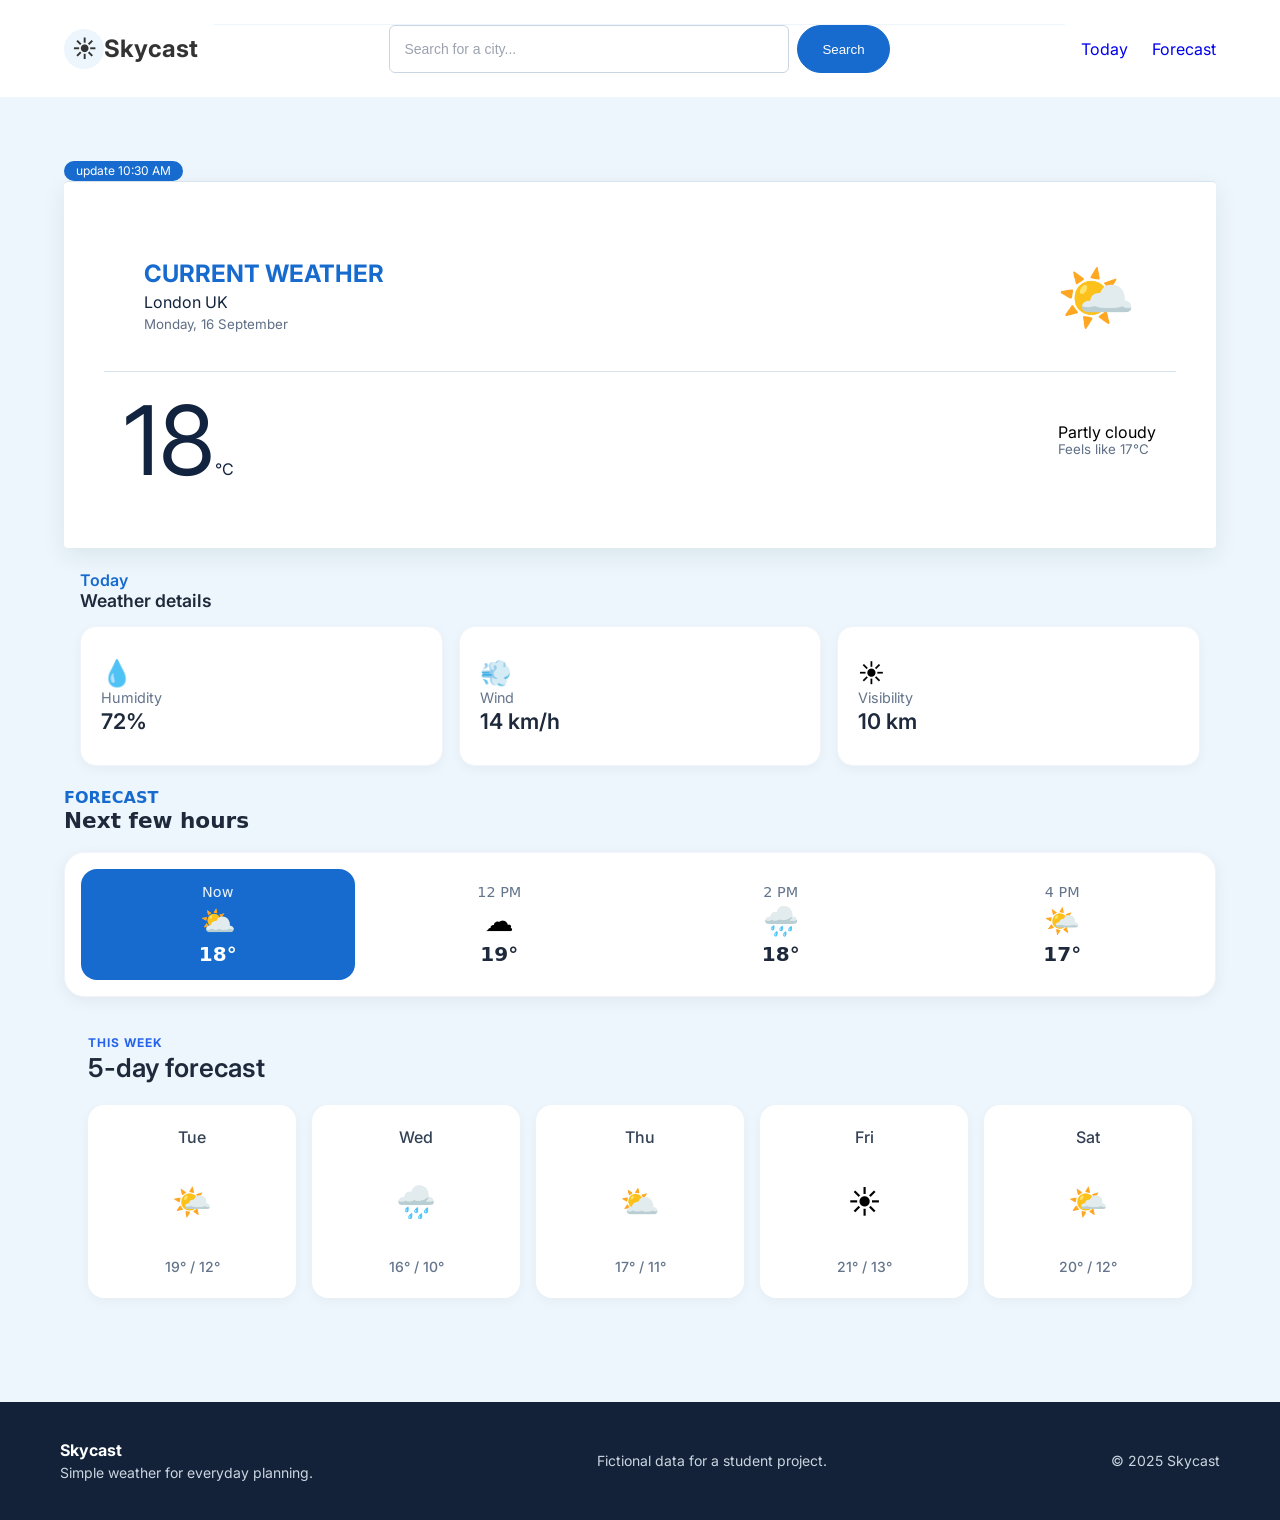
==== index.html @ f0d0f744 "html css App weather" ====
<!doctype html>
<html lang="en">
  <head>
    <meta charset="UTF-8" />
    <meta name="viewport" content="width=device-width, initial-scale=1.0" />
    <title>WEATHER APP</title>
    <link rel="stylesheet" href="reset.css" />
    <link rel="stylesheet" href="style.css" />
  </head>
  <body>
    <!-- Header -->
    <header>
      <a href="#" class="logo"><span>☀️</span> Skycast</a>
      <form class="search">
        <input
          type="text"
          class="search-input"
          placeholder="Search for a city..."
          aria-label="Search for a city"
        />
        <button type="submit" class="search-button">Search</button>
      </form>

      <nav>
        <a href="#" class="active">Today</a>
        <a href="#" class="">Forecast</a>
      </nav>
    </header>
    <!-- Main Content -->
    <main>
      
      <div class="update-time">
          <span>update 10:30 AM</span>
        </div>
        
      <section class="current">
        
        <div class="current-top">
            <div class="location">
                <h2>CURRENT WEATHER</h2>
                <p>London UK</p>
                <small>Monday, 16 September </small>
            </div>

        <div class="weather-img">🌤️</div>
        </div>


        <div class="current-bottom">
            <p class="degrees"><span>18</span>°C</span></p>
            <div class="weather-descer"> 
                <span>Partly cloudy</span>
                <br>
                <small>Feels like 17°C</small>
            </div>
        </div>
        
    </section>
<!-- Weather Details Section -->
<section class="weather-details">
   <p class="label">Today</p>
  <h2 class="section-title">Weather details</h2>

  <div class="cards-grid">
    <article class="card">
      <div class="card-icon">💧</div>
      <p class="card-label">Humidity</p>
      <p class="card-value">72%</p>
    </article>

    <article class="card">
      <div class="card-icon">💨</div>
      <p class="card-label">Wind</p>
      <p class="card-value">14 km/h</p>
    </article>

    <article class="card">
      <div class="card-icon">☀️</div>
      <p class="card-label">Visibility</p>
      <p class="card-value">10 km</p>
    </article>
  </div>
</section>

<!-- Forecast Section -->
<section class="forecast">
  <p class="label">FORECAST</p>
  <h2 class="forecast-title">Next few hours</h2>

  <div class="hours-container">
    
    <div class="hour-card active">
      <p class="time">Now</p>
      <div class="icon">⛅</div>
      <p class="temp">18°</p>
    </div>

   
    <div class="hour-card">
      <p class="time">12 PM</p>
      <div class="icon">☁️</div>
      <p class="temp">19°</p>
    </div>

    <div class="hour-card">
      <p class="time">2 PM</p>
      <div class="icon">🌧️</div>
      <p class="temp">18°</p>
    </div>

    <div class="hour-card">
      <p class="time">4 PM</p>
      <div class="icon">🌤️</div>
      <p class="temp">17°</p>
    </div>

  </div>
</section>

<!-- 5-day Forecast Section -->
<section class="forecast-section">
    <div class="forecast-container">
      <div class="forecast-header">
        <span class="subtitle">THIS WEEK</span>
        <h2 class="title">5-day forecast</h2>
      </div>

      <div class="forecast-grid">
        
        <div class="forecast-card">
          <span class="day">Tue</span>
          <div class="weather-icon">🌤️</div>
          <span class="temp">19° / 12°</span>
        </div>

        
        <div class="forecast-card">
          <span class="day">Wed</span>
          <div class="weather-icon">🌧️</div>
          <span class="temp">16° / 10°</span>
        </div>

       
        <div class="forecast-card">
          <span class="day">Thu</span>
          <div class="weather-icon">⛅</div>
          <span class="temp">17° / 11°</span>
        </div>

        
        <div class="forecast-card">
          <span class="day">Fri</span>
          <div class="weather-icon">☀️</div>
          <span class="temp">21° / 13°</span>
        </div>

        
        <div class="forecast-card">
          <span class="day">Sat</span>
          <div class="weather-icon">🌤️</div>
          <span class="temp">20° / 12°</span>
        </div>
      </div>
    </div>
  </section>


    </main>
    <footer class="site-footer">
    <div class="footer-brand">
      <strong>Skycast</strong>
      <p>Simple weather for everyday planning.</p>
    </div>

    <div class="footer-center">
      Fictional data for a student project.
    </div>

    <div class="footer-right">
      &copy; 2025 Skycast
    </div>
  </footer>
  </body>
</html>
---- style.css ----
@import url("https://fonts.googleapis.com/css2?family=Bonbon&family=Inter:ital,opsz,wght@0,14..32,100..900;1,14..32,100..900&display=swap");

:root {
  --navy: #12233f;
  --sky: #edf6fc;
  --blue: #176bce;
  --white: #ffffff;
  --gray: #5f6f85;
  --color: #1e293b;
  

  --card-radius: 16px;
  --card-shadow: 0 4px 12px rgba(0, 0, 0, 0.04);
  --card-border: 1px solid #f1f5f9;
  --hover-shadow: 0 8px 20px rgba(0, 0, 0, 0.06);
}
body {
  font-family: "Inter", sans-serif;
  background-color: var(--sky);
}
header {
  display: flex;
  justify-content: space-between;
  align-items: center;
  gap: 16px;
  padding: 24px 64px;
  border-bottom: 1px solid var(--border);
  background-color: var(--white);
}
header a {
  text-decoration: none;
}

.logo {
  display: flex;
  align-items: center;
  font-size: 24px;
  font-weight: 700;
  color: #333;
}
.logo span {
  background-color: var(--sky);
  width: 40px;
  height: 40px;
  border-radius: 999px;
  display: flex;
  align-items: center;
  justify-content: center;
}
.search {
  display: flex;
  justify-content: center;
  gap: 8px;
  flex-grow: 1;
  border-top: 1px solid var(--sky);
}
.search-input {
  width: 100%;
  max-width: 400px;
  padding: 10px 14px;
  font-size: 14px;
  color: #333;
  background-color: #ffffff;
  border: 1px solid #cbd5e1;
  border-radius: 6px;
  outline: none;
  transition: border-color 0.2s ease, box-shadow 0.2s ease;
}
.search-input:focus {
  border-color: var(--blue); 
  box-shadow: 0 0 0 3px rgba(23, 107, 206, 0.2); 

}
.search-input::placeholder {
  color: #9ca3af;
}
.search button {
  height: 48px;
  background-color: var(--blue);
  padding: 12px 24px;
  color: var(--white);
  border-radius: 999px;
  border: 1px solid var(--blue);
}

nav {
  display: flex;
  gap: 24px;
}
section h2{
    color: #176BCE;
    width: 155;
    height: 21;
    opacity: 1;
}
section p{
    color: #12233F;
}
section small{
    color: #5F6F85;

}
main {
    background-color: var(--sky);
    padding: 64px;
}
.current{
    padding: 40px;
    border-radius: 4px;
    border-width: 1px;
    background: var(--white);
    border-top: 1px solid #D7E4EE;
    box-shadow: 0px 8px 24px 0px #12233F14;
}
.current-top{
    padding: 40px;
    border-width: 1px;
    display: flex;
    justify-content: space-between;
    align-items: center;
}
.location{
    display: flex;
    flex-direction: column ;

    gap: 8px;
}
.location h2{
    color: #176BCE;
}
.location p{
    color: #12233F;
}
.location small{
    color: #5F6F85;
}
.weather-img{
    font-size: 64px;

}
.current-bottom{
    display: flex;
    justify-content: space-between;
    align-items: center;
    padding: 20px;
    border-top-width: 1px;
    border-top: 1px solid #D7E4EE
}
.update-time{
  /* position:absolute; */
  z-index: 1;
  right: -15px;
  left:20px; 
  color:var(--white);
  background-color: var(--blue);
  padding: 4px 12px;
  border-radius: 20px;
font-size: 0.75rem;
  display:inline-flex; /* ياخذ حجم النص فقط ولا يتمدد */
  justify-content: space-between;
  align-items: center;
  gap: 8px;
}
.degrees span{
    font-size: 96px;
}
.comment-list {
  max-height: 640px;
  margin: 0 auto;
  padding: 2rem 1.5rem;
  display: flex;
  flex-direction: row;
  gap: 1rem;
}
.comment {
  display: flex;
  gap: 1rem;
  background: #ffffff;
  border: 1px solid #e5e7eb;
  border-radius: 12px;
  padding: 1.1rem 1.25rem;
  align-items: flex-end;
}
.avatar {
  width: 42px;
  height: 42px;
  border-radius: 50%;
  background: #a5b4fc;
  flex-shrink: 0;
}
.comment-body {
  flex: 1;
  min-width: 0;
}
.comment-author {
  font-weight: 600;
  font-size: 0.95rem;
  color: #1a1a1a;
  margin-bottom: 0.2rem;
}
.comment-text {
  font-size: 0.9rem;
  color: #4b5563;
  line-height: 1.45;
}

/*Weather Details Section*/
.weather-details {
  width: 100%;
  
  margin: 0 auto;
  padding: 0 1rem;    
}
.section-title {
  font-size: 1.1rem;
  font-weight: 600;
  color: #1e293b;
  margin-bottom: 1rem;
}
.cards-grid {
  display: grid;
  grid-template-columns: repeat(3, 1fr);
  gap: 16px;

}
.card {
  background: #ffffff;
  border-radius: 16px;
  border: 1px solid #f1f5f9;
  box-shadow: 0 4px 12px rgba(0, 0, 0, 0.04);
  padding: 1.5rem 1.25rem;
  display: flex;
  flex-direction: column;
  justify-content: center;
  gap: 0.35rem;
  min-height: 140px;   
  transition: transform 0.2s ease, box-shadow 0.2s ease;
}
.card:hover {
  transform: translateY(-2px);
  box-shadow: 0 8px 20px rgba(0, 0, 0, 0.06);
}

.card-icon {
  font-size: 1.6rem;
}

.card-label {
  font-size: 0.9rem;
  color: #64748b;
  margin: 0;
}

.card-value {
  font-size: 1.35rem;
  font-weight: 600;
  color: #1e293b;
  margin: 0;
}
@media (max-width: 768px) {
  .cards-grid {
    grid-template-columns: 1fr; 
  }
}
/* Forecast Section */
.label {
  color:var(--blue);
  margin-top: 1.5rem; 
  margin-bottom: 0.25rem;
  font-weight: 600;

}
.forecast {
 
  margin: 0 auto;
  font-family: system-ui, -apple-system, sans-serif;
}
.forecast-title {
  font-size: 1.35rem;
  font-weight: 600;
  color: var(--color);
  margin-bottom: 1.25rem;
}
.hours-container {
  display: flex;
  gap: 0.5rem;
  background: #ffffff;
  border-radius: 20px;
  padding: 1rem;
  box-shadow: 0 4px 16px rgba(0, 0, 0, 0.06);
  border: 1px solid #f1f5f9;
  overflow-x: auto;
  width: 100%;
  max-width: 100%;
}
.hour-card {
  flex: 1;
  min-width: 80px;
  display: flex;
  flex-direction: column;
  align-items: center;
  gap: 0.5rem;
  padding: 1rem 0.75rem;
  border-radius: 16px;
  transition: all 0.2s ease;
}
.hour-card.active {
  background: var(--blue); 
  color: white;
}
.hour-card .time {
  font-size: 0.9rem;
  font-weight: 500;
  margin: 0;
  color: #64748b;
}
.hour-card.active .time {
  color: rgba(255, 255, 255, 0.9);
}
.hour-card .icon {
  font-size: 1.8rem;
  line-height: 1;
}
.hour-card .temp {
  font-size: 1.25rem;
  font-weight: 600;
  margin: 0;
  color: #1e293b;
}
.hour-card.active .temp {
  color: white;
}
.weather-details,
.forecast {  
  margin: 0 auto;
  width: 100%;
}

.cards-grid,
.hours-container {
  width: 100%;
}
    .site-footer {
      background-color: #132238;
      color: #e2e8f0;
      padding: 40px 60px;
      display: flex;
      justify-content: space-between;
      align-items: center;
      flex-wrap: wrap;
      gap: 20px;
      font-size: 14px;
    }

    .footer-brand {
      display: flex;
      flex-direction: column;
      gap: 8px;
    }

    .footer-brand strong {
      color: #ffffff;
      font-size: 16px;
      font-weight: 700;
    }

    .footer-brand p,
    .footer-center,
    .footer-right {
      color: #cbd5e1;
    }
.forecast-section {
  padding: 40px 24px;
  display: flex;
  justify-content: center;
}

.forecast-container {
  width: 100%;
}

.forecast-header {
  margin-bottom: 24px;
}

.subtitle {
  display: block;
  font-size: 12px;
  font-weight: 700;
  letter-spacing: 0.08em;
  color: #2563eb;
  text-transform: uppercase;
  margin-bottom: 6px;
}

.title {
  font-size: 26px;
  font-weight: 600;
  color: #1e293b;
}

.forecast-grid {
  display: grid;
  grid-template-columns: repeat(5, 1fr);
  row-gap: 16px;
  column-gap: 16px;
  width: 100%;
}

.forecast-card {
  background-color: #ffffff;
  border-radius: 16px;
  min-height: 193px;
  padding: 24px 16px;
  display: flex;
  flex-direction: column;
  justify-content: space-between;
  align-items: center;
  box-shadow: 0 4px 12px rgba(15, 23, 42, 0.04);
  transition: transform 0.2s ease, box-shadow 0.2s ease;
}

.forecast-card:hover {
  transform: translateY(-4px);
  box-shadow: 0 8px 20px rgba(15, 23, 42, 0.08);
}

.day {
  font-size: 16px;
  font-weight: 500;
  color: #334155;
}

.weather-icon {
  font-size: 32px;
  line-height: 1;
}

.temp {
  font-size: 14px;
  font-weight: 500;
  color: #64748b;
}

@media (max-width: 992px) {
  .forecast-grid {
    grid-template-columns: repeat(3, 1fr);
  }
}

@media (max-width: 600px) {
  .forecast-grid {
    grid-template-columns: repeat(2, 1fr);
  }
}
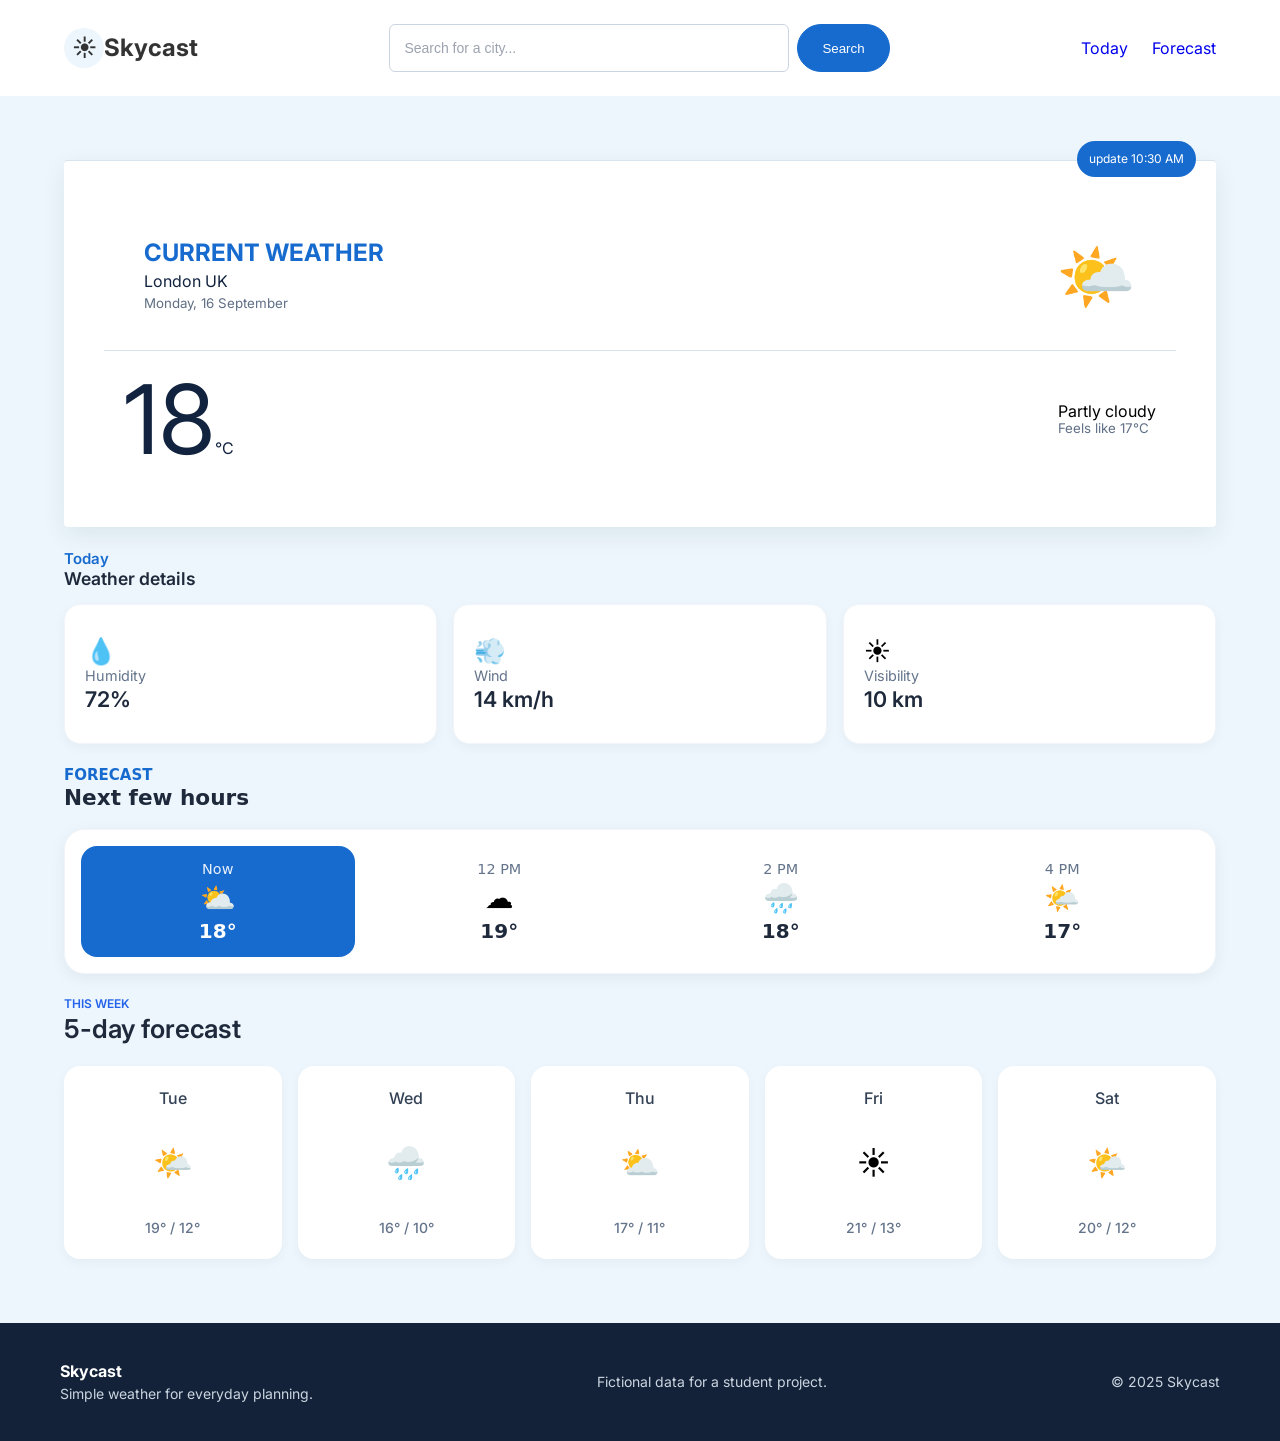
==== commit fc1e2268: "All things" ====
--- a/index.html
+++ b/index.html
@@ -29,12 +29,12 @@
     <!-- Main Content -->
     <main>
       
-      <div class="update-time">
+      
+        
+      <section class="current">
+        <div class="update-time">
           <span>update 10:30 AM</span>
         </div>
-        
-      <section class="current">
-        
         <div class="current-top">
             <div class="location">
                 <h2>CURRENT WEATHER</h2>
--- a/style.css
+++ b/style.css
@@ -7,7 +7,6 @@
   --white: #ffffff;
   --gray: #5f6f85;
   --color: #1e293b;
-  
 
   --card-radius: 16px;
   --card-shadow: 0 4px 12px rgba(0, 0, 0, 0.04);
@@ -52,7 +51,6 @@
   justify-content: center;
   gap: 8px;
   flex-grow: 1;
-  border-top: 1px solid var(--sky);
 }
 .search-input {
   width: 100%;
@@ -64,12 +62,13 @@
   border: 1px solid #cbd5e1;
   border-radius: 6px;
   outline: none;
-  transition: border-color 0.2s ease, box-shadow 0.2s ease;
+  transition:
+    border-color 0.2s ease,
+    box-shadow 0.2s ease;
 }
 .search-input:focus {
-  border-color: var(--blue); 
-  box-shadow: 0 0 0 3px rgba(23, 107, 206, 0.2); 
-
+  border-color: var(--blue);
+  box-shadow: 0 0 0 3px rgba(23, 107, 206, 0.2);
 }
 .search-input::placeholder {
   color: #9ca3af;
@@ -86,83 +85,82 @@
 nav {
   display: flex;
   gap: 24px;
-}
-section h2{
-    color: #176BCE;
-    width: 155;
-    height: 21;
-    opacity: 1;
-}
-section p{
-    color: #12233F;
-}
-section small{
-    color: #5F6F85;
-
+  color: var(--blue);
+}
+section h2 {
+  color: #176bce;
+  width: 155;
+  height: 21;
+  opacity: 1;
+}
+section p {
+  color: #12233f;
+}
+section small {
+  color: #5f6f85;
 }
 main {
-    background-color: var(--sky);
-    padding: 64px;
-}
-.current{
-    padding: 40px;
-    border-radius: 4px;
-    border-width: 1px;
-    background: var(--white);
-    border-top: 1px solid #D7E4EE;
-    box-shadow: 0px 8px 24px 0px #12233F14;
-}
-.current-top{
-    padding: 40px;
-    border-width: 1px;
-    display: flex;
-    justify-content: space-between;
-    align-items: center;
-}
-.location{
-    display: flex;
-    flex-direction: column ;
-
-    gap: 8px;
-}
-.location h2{
-    color: #176BCE;
-}
-.location p{
-    color: #12233F;
-}
-.location small{
-    color: #5F6F85;
-}
-.weather-img{
-    font-size: 64px;
-
-}
-.current-bottom{
-    display: flex;
-    justify-content: space-between;
-    align-items: center;
-    padding: 20px;
-    border-top-width: 1px;
-    border-top: 1px solid #D7E4EE
-}
-.update-time{
-  /* position:absolute; */
-  z-index: 1;
-  right: -15px;
-  left:20px; 
-  color:var(--white);
+  background-color: var(--sky);
+  padding: 64px;
+}
+.current {
+  position: relative;
+  padding: 40px;
+  border-radius: 4px;
+  border-width: 1px;
+  background: var(--white);
+  border-top: 1px solid #d7e4ee;
+  box-shadow: 0px 8px 24px 0px #12233f14;
+}
+.current-top {
+  padding: 40px;
+  border-width: 1px;
+  display: flex;
+  justify-content: space-between;
+  align-items: center;
+}
+.location {
+  display: flex;
+  flex-direction: column;
+
+  gap: 8px;
+}
+.location h2 {
+  color: #176bce;
+}
+.location p {
+  color: #12233f;
+}
+.location small {
+  color: #5f6f85;
+}
+.weather-img {
+  font-size: 64px;
+}
+.current-bottom {
+  display: flex;
+  justify-content: space-between;
+  align-items: center;
+  padding: 20px;
+  border-top-width: 1px;
+  border-top: 1px solid #d7e4ee;
+}
+.update-time {
+  position: absolute;
+  right: 20px;
+  top: -20px;
+  color: var(--white);
   background-color: var(--blue);
-  padding: 4px 12px;
+  padding: 12px;
   border-radius: 20px;
-font-size: 0.75rem;
-  display:inline-flex; /* ياخذ حجم النص فقط ولا يتمدد */
+  font-size: 0.75rem;
+  display: inline-flex; /* ياخذ حجم النص فقط ولا يتمدد */
   justify-content: space-between;
   align-items: center;
   gap: 8px;
 }
-.degrees span{
-    font-size: 96px;
+.degrees span {
+  font-size: 96px;
 }
 .comment-list {
   max-height: 640px;
@@ -207,9 +205,7 @@
 /*Weather Details Section*/
 .weather-details {
   width: 100%;
-  
   margin: 0 auto;
-  padding: 0 1rem;    
 }
 .section-title {
   font-size: 1.1rem;
@@ -221,7 +217,6 @@
   display: grid;
   grid-template-columns: repeat(3, 1fr);
   gap: 16px;
-
 }
 .card {
   background: #ffffff;
@@ -233,8 +228,10 @@
   flex-direction: column;
   justify-content: center;
   gap: 0.35rem;
-  min-height: 140px;   
-  transition: transform 0.2s ease, box-shadow 0.2s ease;
+  min-height: 140px;
+  transition:
+    transform 0.2s ease,
+    box-shadow 0.2s ease;
 }
 .card:hover {
   transform: translateY(-2px);
@@ -259,21 +256,23 @@
 }
 @media (max-width: 768px) {
   .cards-grid {
-    grid-template-columns: 1fr; 
+    grid-template-columns: 1fr;
   }
 }
 /* Forecast Section */
 .label {
-  color:var(--blue);
-  margin-top: 1.5rem; 
+  color: var(--blue);
+  margin-top: 1.5rem;
   margin-bottom: 0.25rem;
   font-weight: 600;
-
+  font-size: 15px;
 }
 .forecast {
- 
   margin: 0 auto;
-  font-family: system-ui, -apple-system, sans-serif;
+  font-family:
+    system-ui,
+    -apple-system,
+    sans-serif;
 }
 .forecast-title {
   font-size: 1.35rem;
@@ -305,7 +304,7 @@
   transition: all 0.2s ease;
 }
 .hour-card.active {
-  background: var(--blue); 
+  background: var(--blue);
   color: white;
 }
 .hour-card .time {
@@ -331,7 +330,7 @@
   color: white;
 }
 .weather-details,
-.forecast {  
+.forecast {
   margin: 0 auto;
   width: 100%;
 }
@@ -340,37 +339,36 @@
 .hours-container {
   width: 100%;
 }
-    .site-footer {
-      background-color: #132238;
-      color: #e2e8f0;
-      padding: 40px 60px;
-      display: flex;
-      justify-content: space-between;
-      align-items: center;
-      flex-wrap: wrap;
-      gap: 20px;
-      font-size: 14px;
-    }
-
-    .footer-brand {
-      display: flex;
-      flex-direction: column;
-      gap: 8px;
-    }
-
-    .footer-brand strong {
-      color: #ffffff;
-      font-size: 16px;
-      font-weight: 700;
-    }
-
-    .footer-brand p,
-    .footer-center,
-    .footer-right {
-      color: #cbd5e1;
-    }
+.site-footer {
+  background-color: #132238;
+  color: #e2e8f0;
+  padding: 40px 60px;
+  display: flex;
+  justify-content: space-between;
+  align-items: center;
+  flex-wrap: wrap;
+  gap: 20px;
+  font-size: 14px;
+}
+
+.footer-brand {
+  display: flex;
+  flex-direction: column;
+  gap: 8px;
+}
+
+.footer-brand strong {
+  color: #ffffff;
+  font-size: 16px;
+  font-weight: 700;
+}
+
+.footer-brand p,
+.footer-center,
+.footer-right {
+  color: #cbd5e1;
+}
 .forecast-section {
-  padding: 40px 24px;
   display: flex;
   justify-content: center;
 }
@@ -386,11 +384,11 @@
 .subtitle {
   display: block;
   font-size: 12px;
-  font-weight: 700;
-  letter-spacing: 0.08em;
+  font-weight: 600;
   color: #2563eb;
   text-transform: uppercase;
   margin-bottom: 6px;
+  margin-top: 1.5rem;
 }
 
 .title {
@@ -417,7 +415,9 @@
   justify-content: space-between;
   align-items: center;
   box-shadow: 0 4px 12px rgba(15, 23, 42, 0.04);
-  transition: transform 0.2s ease, box-shadow 0.2s ease;
+  transition:
+    transform 0.2s ease,
+    box-shadow 0.2s ease;
 }
 
 .forecast-card:hover {
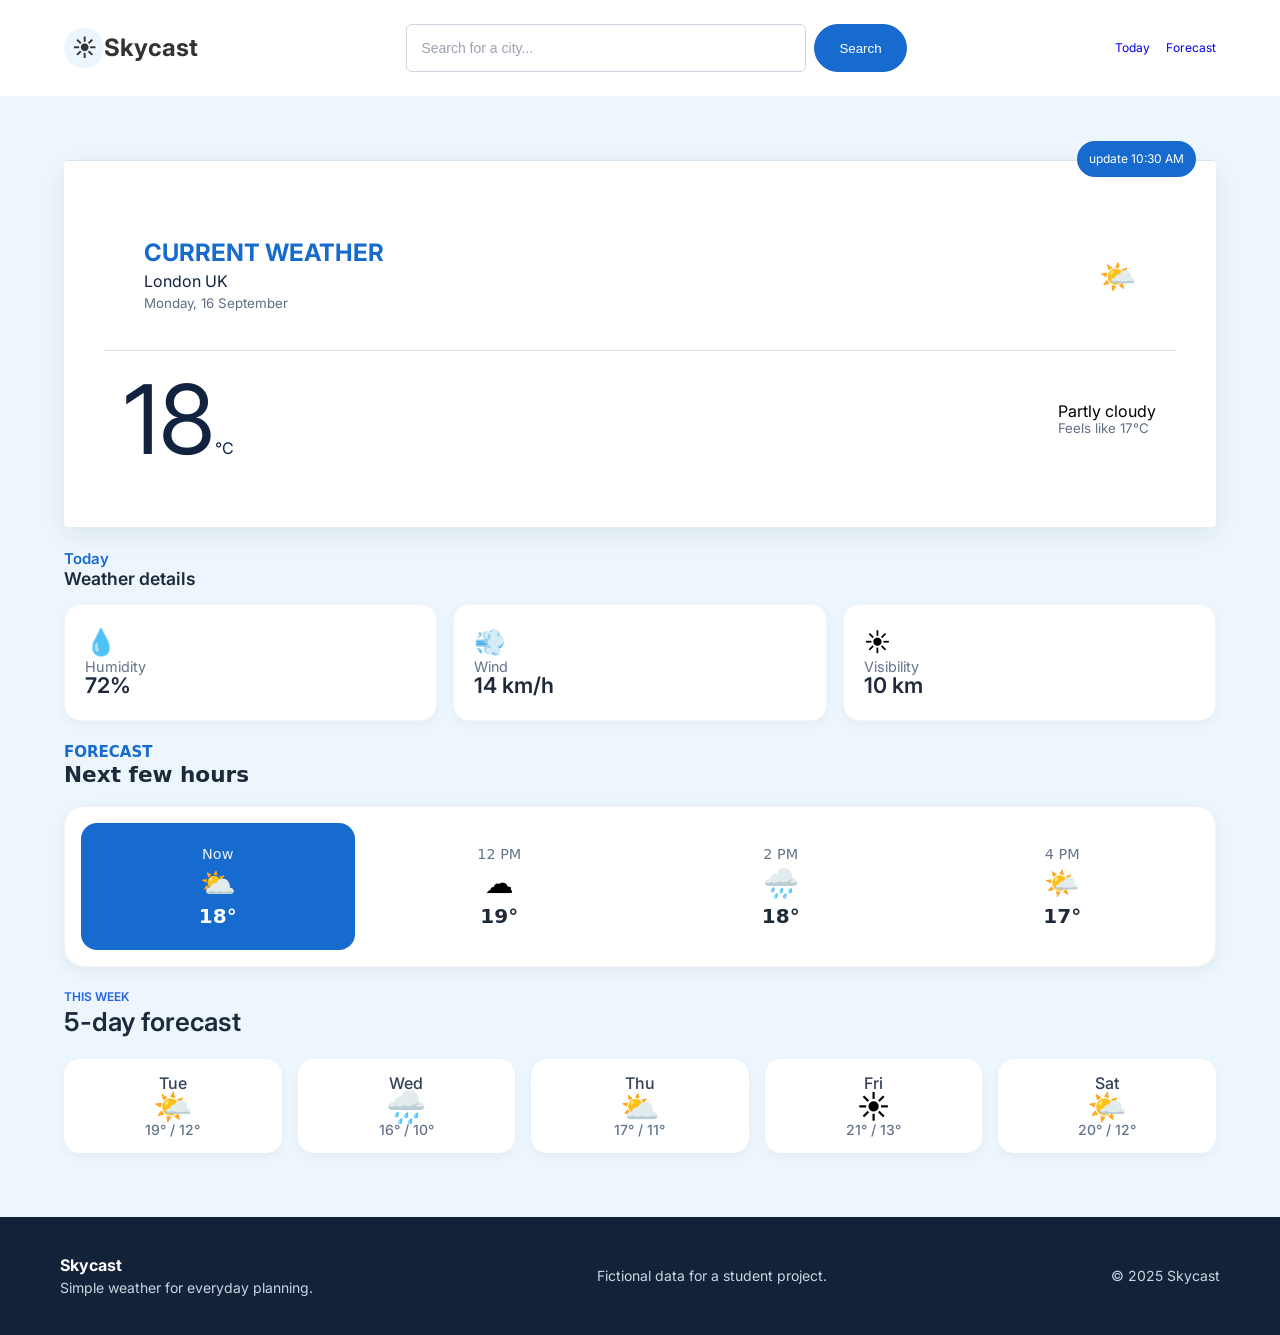
==== commit 5d6c1a31: "mata queries" ====
--- a/index.html
+++ b/index.html
@@ -6,6 +6,7 @@
     <title>WEATHER APP</title>
     <link rel="stylesheet" href="reset.css" />
     <link rel="stylesheet" href="style.css" />
+    <link rel="stylesheet" href="mobile.css"/>
   </head>
   <body>
     <!-- Header -->
@@ -64,20 +65,28 @@
   <div class="cards-grid">
     <article class="card">
       <div class="card-icon">💧</div>
+      <div>
       <p class="card-label">Humidity</p>
       <p class="card-value">72%</p>
+      </div>
     </article>
 
     <article class="card">
       <div class="card-icon">💨</div>
+      <div>
       <p class="card-label">Wind</p>
       <p class="card-value">14 km/h</p>
+      </div>
+     
     </article>
 
     <article class="card">
       <div class="card-icon">☀️</div>
+      <div>
       <p class="card-label">Visibility</p>
       <p class="card-value">10 km</p>
+      </div>
+      
     </article>
   </div>
 </section>
--- a/style.css
+++ b/style.css
@@ -55,6 +55,7 @@
 .search-input {
   width: 100%;
   max-width: 400px;
+  min-width: auto;
   padding: 10px 14px;
   font-size: 14px;
   color: #333;
@@ -84,8 +85,9 @@
 
 nav {
   display: flex;
-  gap: 24px;
+  gap: 16px;
   color: var(--blue);
+  font-size: 12px;
 }
 section h2 {
   color: #176bce;
@@ -135,7 +137,7 @@
   color: #5f6f85;
 }
 .weather-img {
-  font-size: 64px;
+  font-size: 30px;
 }
 .current-bottom {
   display: flex;
@@ -228,7 +230,6 @@
   flex-direction: column;
   justify-content: center;
   gap: 0.35rem;
-  min-height: 140px;
   transition:
     transform 0.2s ease,
     box-shadow 0.2s ease;
@@ -294,14 +295,15 @@
 }
 .hour-card {
   flex: 1;
-  min-width: 80px;
+  min-width: 40px;
   display: flex;
   flex-direction: column;
   align-items: center;
   gap: 0.5rem;
-  padding: 1rem 0.75rem;
+  padding: 24px;
   border-radius: 16px;
   transition: all 0.2s ease;
+  
 }
 .hour-card.active {
   background: var(--blue);
@@ -408,8 +410,7 @@
 .forecast-card {
   background-color: #ffffff;
   border-radius: 16px;
-  min-height: 193px;
-  padding: 24px 16px;
+  padding: 16px;
   display: flex;
   flex-direction: column;
   justify-content: space-between;
@@ -442,14 +443,67 @@
   color: #64748b;
 }
 
-@media (max-width: 992px) {
+@media screen and (max-width: 768px) {
+  header {
+    flex-wrap: wrap;
+    padding: 24px;
+  }
+  .search {
+    order: 1;
+    width: 100%;
+  }
+  .search-input {
+    max-width: unset;
+  }
+  main {
+
+    padding: 27px;
+  }
+  .current {
+    padding: 5px;
+  }
+  .current-bottom {
+    justify-content: center;
+    gap: 15px;
+  }
+  .card{
+    flex-direction: row;
+    align-items: center;
+    justify-content: left;
+    
+  }
+  .hours-container{
+    display: grid;
+    grid-template-columns: repeat(2, 1fr);
+    gap: 16px;
+  }
+  .location h2 {
+    font-size: 14px;
+  }
+  .degrees span {
+    font-size: 56px;
+  }
   .forecast-grid {
-    grid-template-columns: repeat(3, 1fr);
-  }
-}
-
-@media (max-width: 600px) {
+    grid-template-columns: repeat(5, 1fr);
+    gap: 16px;
+  }
+  .footer {
+    justify-content: center;
+    gap: 15px;
+  }
+}
+
+
+@media screen and (max-width: 576px) {
   .forecast-grid {
     grid-template-columns: repeat(2, 1fr);
   }
 }
+
+
+@media screen and (max-width: 400px) {
+  .forecast-grid {
+    grid-template-columns: 1fr;
+  }
+}
+
--- a/mobile.css
+++ b/mobile.css
@@ -0,0 +1,69 @@
+/* 
+@media screen and (max-width: 756px){
+}
+@supports(display:flex){
+
+}
+/* Mobile phone 
+@media (min-width:576px){}
+@media (min-width:992px){}
+@media (min-width:1200px){}
+@media (min-width:1400px){}
+Mobile phone  in order */
+
+
+/* 1. التصميم الأساسي هنا هو للابتوب (أكبر من 768px) */
+
+/* 2. شاشة الآيباد (768px وأصغر) */
+@media screen and (max-width: 768px) {
+  header {
+    flex-wrap: wrap;
+    padding: 24px;
+  }
+  .search {
+    order: 1;
+    width: 100%;
+  }
+  .search-input {
+    max-width: unset;
+  }
+  .main {
+    padding: 27px;
+  }
+  .current {
+    padding: 5px;
+  }
+  .current-bottom {
+    justify-content: center;
+    gap: 15px;
+  }
+  .location h2 {
+    font-size: 14px;
+  }
+  .degrees span {
+    font-size: 56px;
+  }
+  .forecast-grid {
+    grid-template-columns: repeat(5, 1fr);
+    gap: 16px;
+  }
+  .footer {
+    justify-content: center;
+    gap: 15px;
+  }
+}
+
+/* 3. شاشة الهاتف الكبير (576px وأصغر) */
+@media screen and (max-width: 576px) {
+  .forecast-grid {
+    grid-template-columns: repeat(2, 1fr);
+  }
+}
+
+/* 4. شاشة الهاتف الصغير (400px وأصغر) */
+@media screen and (max-width: 400px) {
+  .forecast-grid {
+    grid-template-columns: 1fr;
+  }
+}
+
